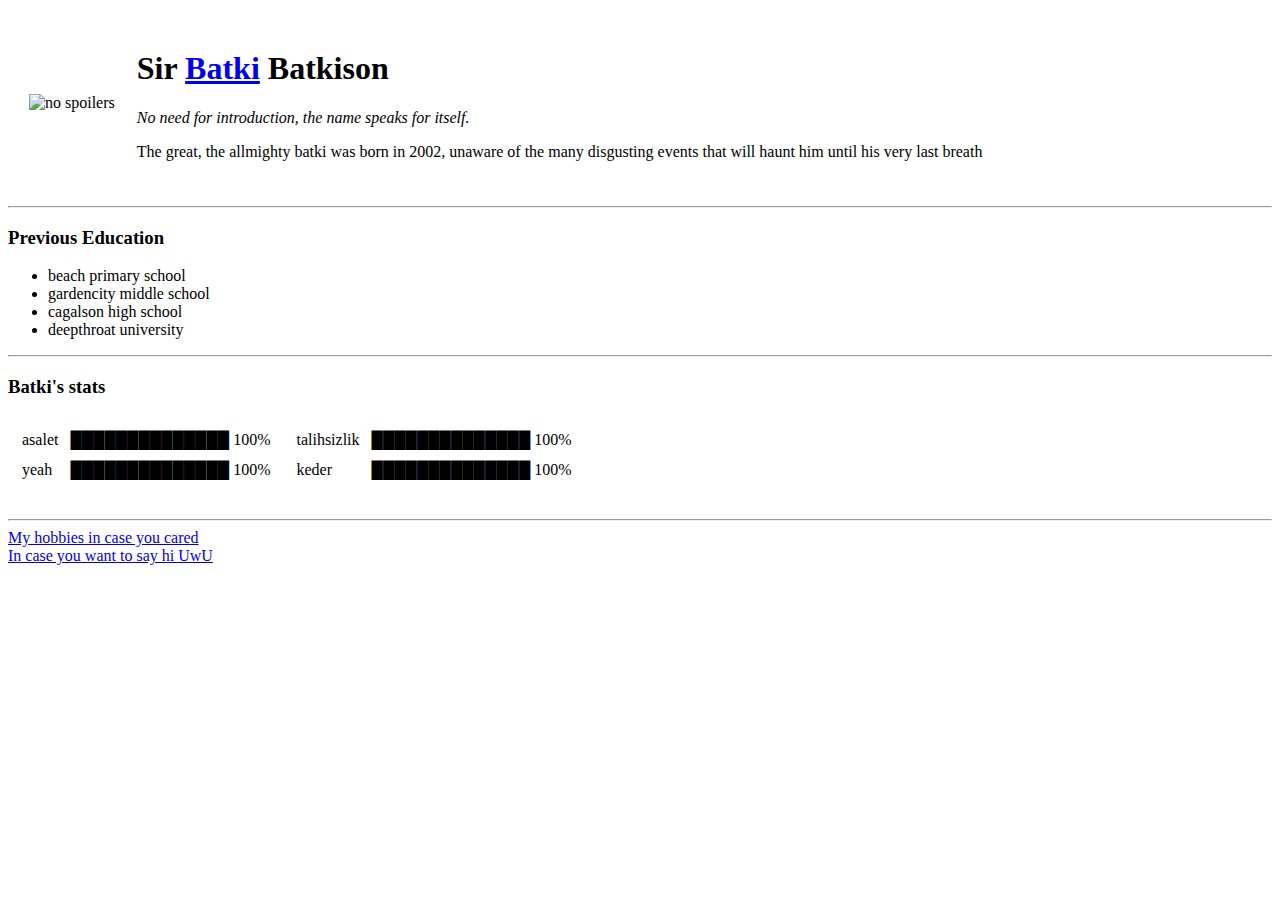
==== index.html @ 1bac49f8 "initial cv website files" ====
<!DOCTYPE html>
<html lang="en" dir="ltr">

<head>
  <meta charset="utf-8">
  <title>YEAH</title>
</head>

<body>
  <table cellspacing=20>
    <tr>
      <td><img src="https://1.bp.blogspot.com/-4W7EAhyjBhg/YD-XwqlP5GI/AAAAAAAAALg/BMvbTlSkUmc05aNKhIILnupQWEgVvwNJgCLcBGAsYHQ/s800/enver_pasanin_hayati2-702x336.jpg" alt="no spoilers"></td>

      <td>
        <h1>Sir <a href="https://www.youtube.com/watch?v=3mDclQxRtLE&ab_channel=%C3%87ocukD%C3%BCnyas%C4%B1BabyKidsTv">Batki</a> Batkison</h1>
      <p><em>No need for introduction, the name speaks for itself.</em></p>
      <p>The great, the allmighty batki was born in 2002, unaware of the many disgusting events that will haunt him until his very last breath</p>
      </td>

    </tr>
  </table>

  <hr>

  <h3>Previous Education</h3>

  <ul>
    <li>beach primary school</li>
    <li>gardencity middle school</li>
    <li>cagalson high school</li>
    <li>deepthroat university</li>
  </ul>

<hr>

<h3>Batki's stats</h3>

<table>
  <tr>
    <td>
      <table cellspacing=10>
        <tr>
          <td>asalet</td>
          <td>██████████████ 100%</td>
        </tr>
        <tr>
          <td>yeah</td>
          <td>██████████████ 100%</td>
        </tr>
    </table>
  </td>

    <td>
      <table cellspacing=10>
        <tr>
          <td>talihsizlik</td>
          <td>██████████████ 100%</td>
        </tr>
        <tr>
          <td>keder</td>
          <td>██████████████ 100%</td>
        </tr>
      </table>
    </td>
  </tr>
</table>
<br>

<hr>


  <a href="hobbies.html">My hobbies in case you cared</a>
  <br>
  <a href="contact.html">In case you want to say hi UwU</a>



</body>

</html>
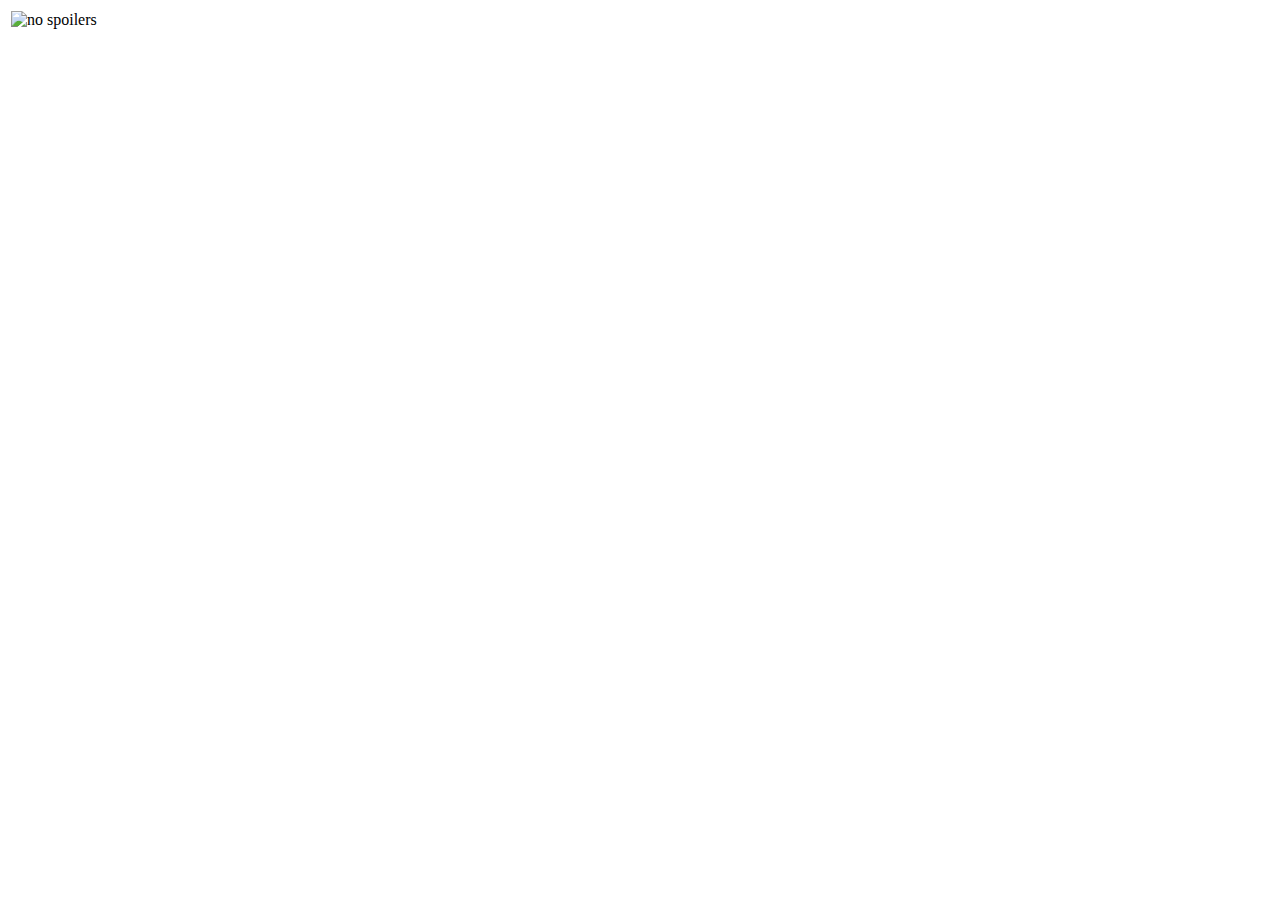
==== commit 95702585: "Update index.html" ====
--- a/index.html
+++ b/index.html
@@ -7,73 +7,9 @@
 </head>
 
 <body>
-  <table cellspacing=20>
-    <tr>
-      <td><img src="https://1.bp.blogspot.com/-4W7EAhyjBhg/YD-XwqlP5GI/AAAAAAAAALg/BMvbTlSkUmc05aNKhIILnupQWEgVvwNJgCLcBGAsYHQ/s800/enver_pasanin_hayati2-702x336.jpg" alt="no spoilers"></td>
-
-      <td>
-        <h1>Sir <a href="https://www.youtube.com/watch?v=3mDclQxRtLE&ab_channel=%C3%87ocukD%C3%BCnyas%C4%B1BabyKidsTv">Batki</a> Batkison</h1>
-      <p><em>No need for introduction, the name speaks for itself.</em></p>
-      <p>The great, the allmighty batki was born in 2002, unaware of the many disgusting events that will haunt him until his very last breath</p>
-      </td>
-
-    </tr>
-  </table>
-
-  <hr>
-
-  <h3>Previous Education</h3>
-
-  <ul>
-    <li>beach primary school</li>
-    <li>gardencity middle school</li>
-    <li>cagalson high school</li>
-    <li>deepthroat university</li>
-  </ul>
-
-<hr>
-
-<h3>Batki's stats</h3>
-
 <table>
-  <tr>
-    <td>
-      <table cellspacing=10>
-        <tr>
-          <td>asalet</td>
-          <td>██████████████ 100%</td>
-        </tr>
-        <tr>
-          <td>yeah</td>
-          <td>██████████████ 100%</td>
-        </tr>
-    </table>
-  </td>
-
-    <td>
-      <table cellspacing=10>
-        <tr>
-          <td>talihsizlik</td>
-          <td>██████████████ 100%</td>
-        </tr>
-        <tr>
-          <td>keder</td>
-          <td>██████████████ 100%</td>
-        </tr>
-      </table>
-    </td>
-  </tr>
+<td><img src="https://tr.web.img4.acsta.net/c_310_420/medias/nmedia/18/85/81/12/19806149.jpg" alt="no spoilers"></td>
 </table>
-<br>
-
-<hr>
-
-
-  <a href="hobbies.html">My hobbies in case you cared</a>
-  <br>
-  <a href="contact.html">In case you want to say hi UwU</a>
-
-
 
 </body>
 
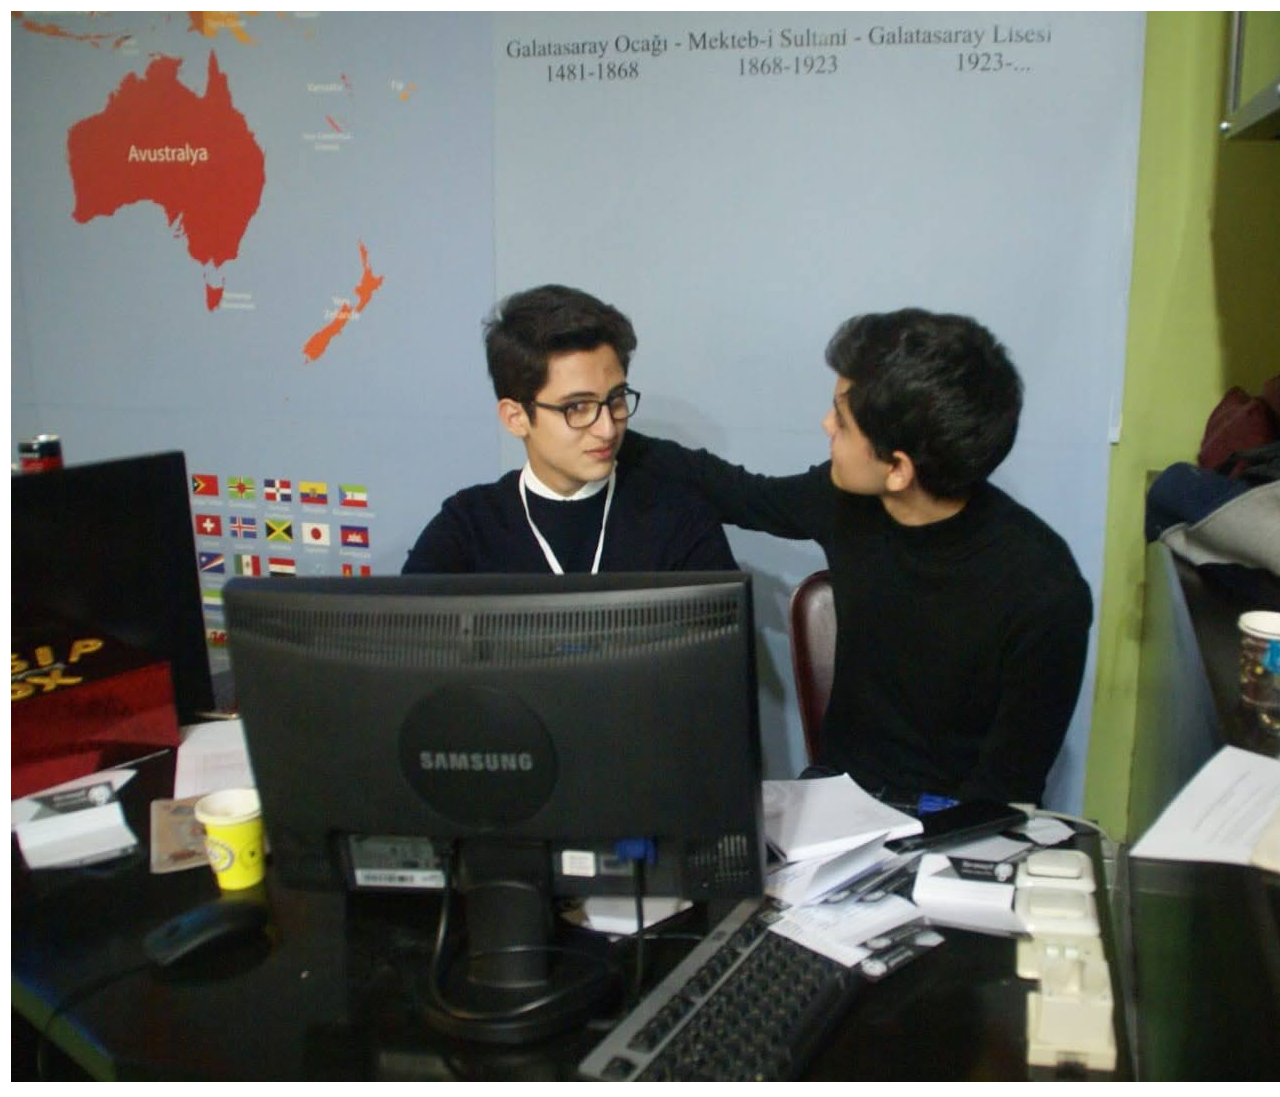
==== commit 69d83084: "Update index.html" ====
--- a/index.html
+++ b/index.html
@@ -8,7 +8,7 @@
 
 <body>
 <table>
-<td><img src="https://tr.web.img4.acsta.net/c_310_420/medias/nmedia/18/85/81/12/19806149.jpg" alt="no spoilers"></td>
+<td><img src="IMG-20191217-WA0015.jpg" alt="no spoilers"></td>
 </table>
 
 </body>
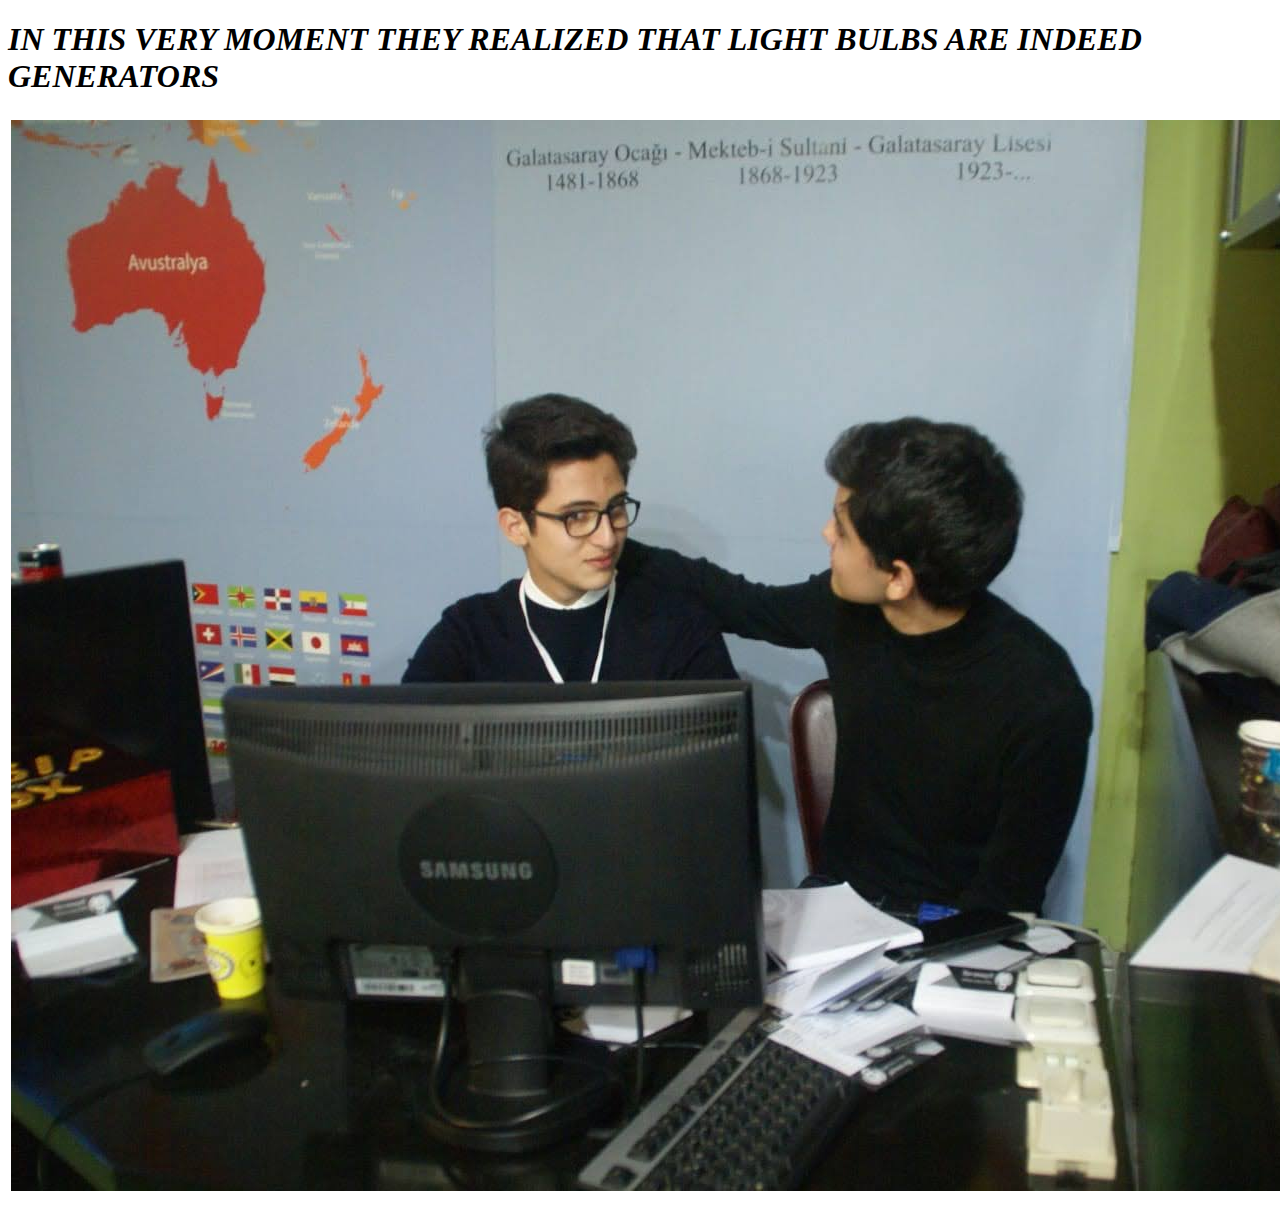
==== commit 791b7e75: "Update index.html" ====
--- a/index.html
+++ b/index.html
@@ -9,6 +9,7 @@
 <body>
 <table>
 <td><img src="IMG-20191217-WA0015.jpg" alt="no spoilers"></td>
+  <h1><i>IN THIS VERY MOMENT THEY REALIZED THAT LIGHT BULBS ARE INDEED GENERATORS</i></h1>
 </table>
 
 </body>
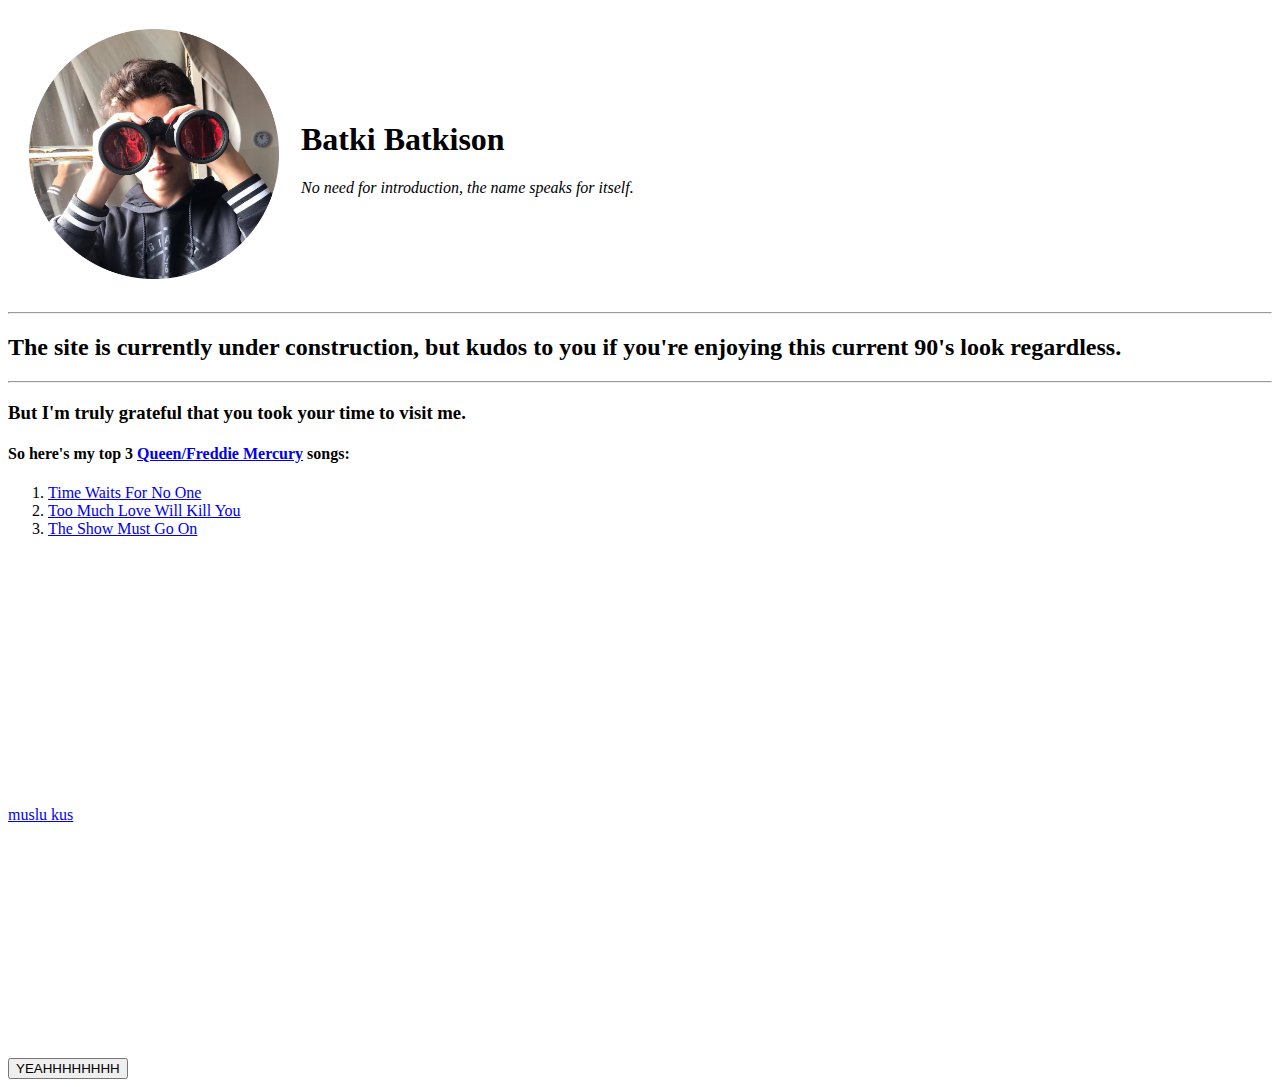
==== commit f8009693: "Add files via upload" ====
--- a/index.html
+++ b/index.html
@@ -1,17 +1,35 @@
 <!DOCTYPE html>
 <html lang="en" dir="ltr">
+  <head>
+    <meta charset="utf-8">
+    <meta name="author" content="Batki the BENEVOLENT">
+    <meta name="description" content="my playground,my self,my ideas; salute to ekurtulus that gave me the urge to take a step">
+    <meta name="viewport" content="width=device-width,initial-scale=1.0">
+    <title>batki™</title>
+  </head>
 
-<head>
-  <meta charset="utf-8">
-  <title>YEAH</title>
-</head>
+  <body>
 
-<body>
-<table>
-<td><img src="IMG-20191217-WA0015.jpg" alt="no spoilers"></td>
-  <h1><i>IN THIS VERY MOMENT THEY REALIZED THAT LIGHT BULBS ARE INDEED GENERATORS</i></h1>
-</table>
+    <table cellspacing=20>
+      <td><img src="yeahson.png" alt="no spoilers" height="250" width="250"></td>
+      <td>
+        <h1>Batki Batkison</h1>
+        <p><em>No need for introduction, the name speaks for itself.</em></p>
+      </td>
+    </table>
+    <hr>
+    <h2>The site is currently under construction, but kudos to you if you're enjoying this current 90's look regardless.</h2><hr>
+    <h3>But I'm truly grateful that you took your time to visit me.</h3>
+    <h4>So here's my top 3 <a href="https://open.spotify.com/playlist/4nJr4nNhM3J0cU2l0O5JlL?si=2729c68f88dd45b2">Queen/Freddie Mercury</a> songs:</h4>
+    <ol>
+      <li><a href="https://youtu.be/LGjt291COa0">Time Waits For No One</a></li>
+      <li><a href="https://www.youtube.com/watch?v=ivbO3s1udic">Too Much Love Will Kill You</a></li>
+      <li><a href="https://www.youtube.com/watch?v=t99KH0TR-J4&ab_channel=QueenOfficial">The Show Must Go On</a></li>
+    </ol>
+    <br><br><br><br><br><br><br><br><br><br><br><br><br><br>
+    <a href="muslukus.html">muslu kus</a>
+    <br><br><br><br><br><br><br><br><br><br><br><br><br><br>
+    <input type="button" name="" value="YEAHHHHHHHH">
 
-</body>
-
+  </body>
 </html>
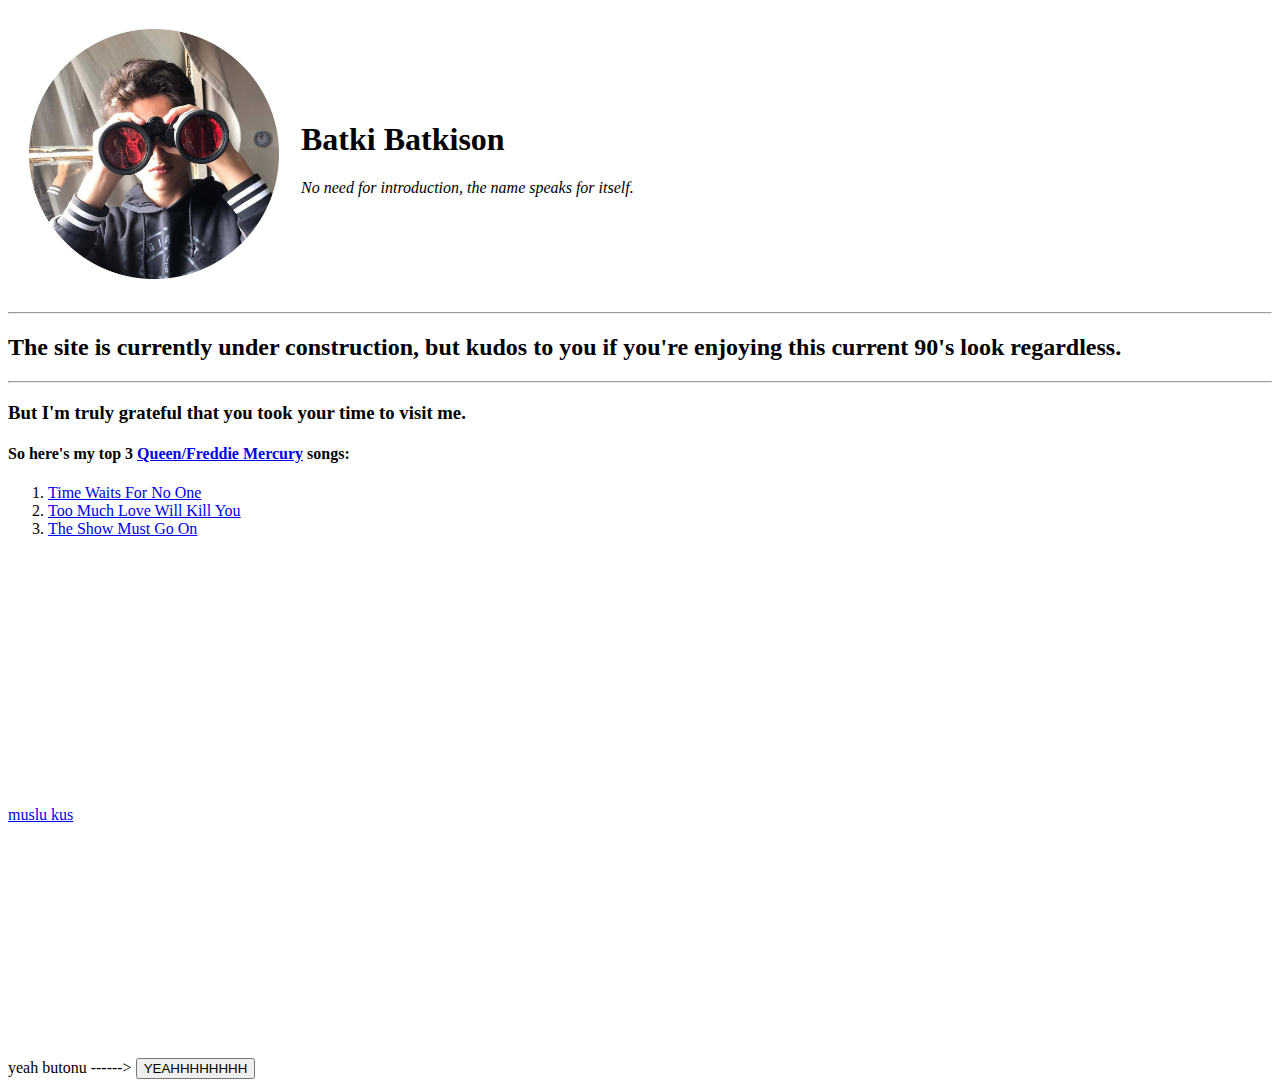
==== commit 5210755d: "Update index.html" ====
--- a/index.html
+++ b/index.html
@@ -29,7 +29,7 @@
     <br><br><br><br><br><br><br><br><br><br><br><br><br><br>
     <a href="muslukus.html">muslu kus</a>
     <br><br><br><br><br><br><br><br><br><br><br><br><br><br>
-    <input type="button" name="" value="YEAHHHHHHHH">
+    yeah butonu ------> <input type="button" name="" value="YEAHHHHHHHH">
 
   </body>
 </html>
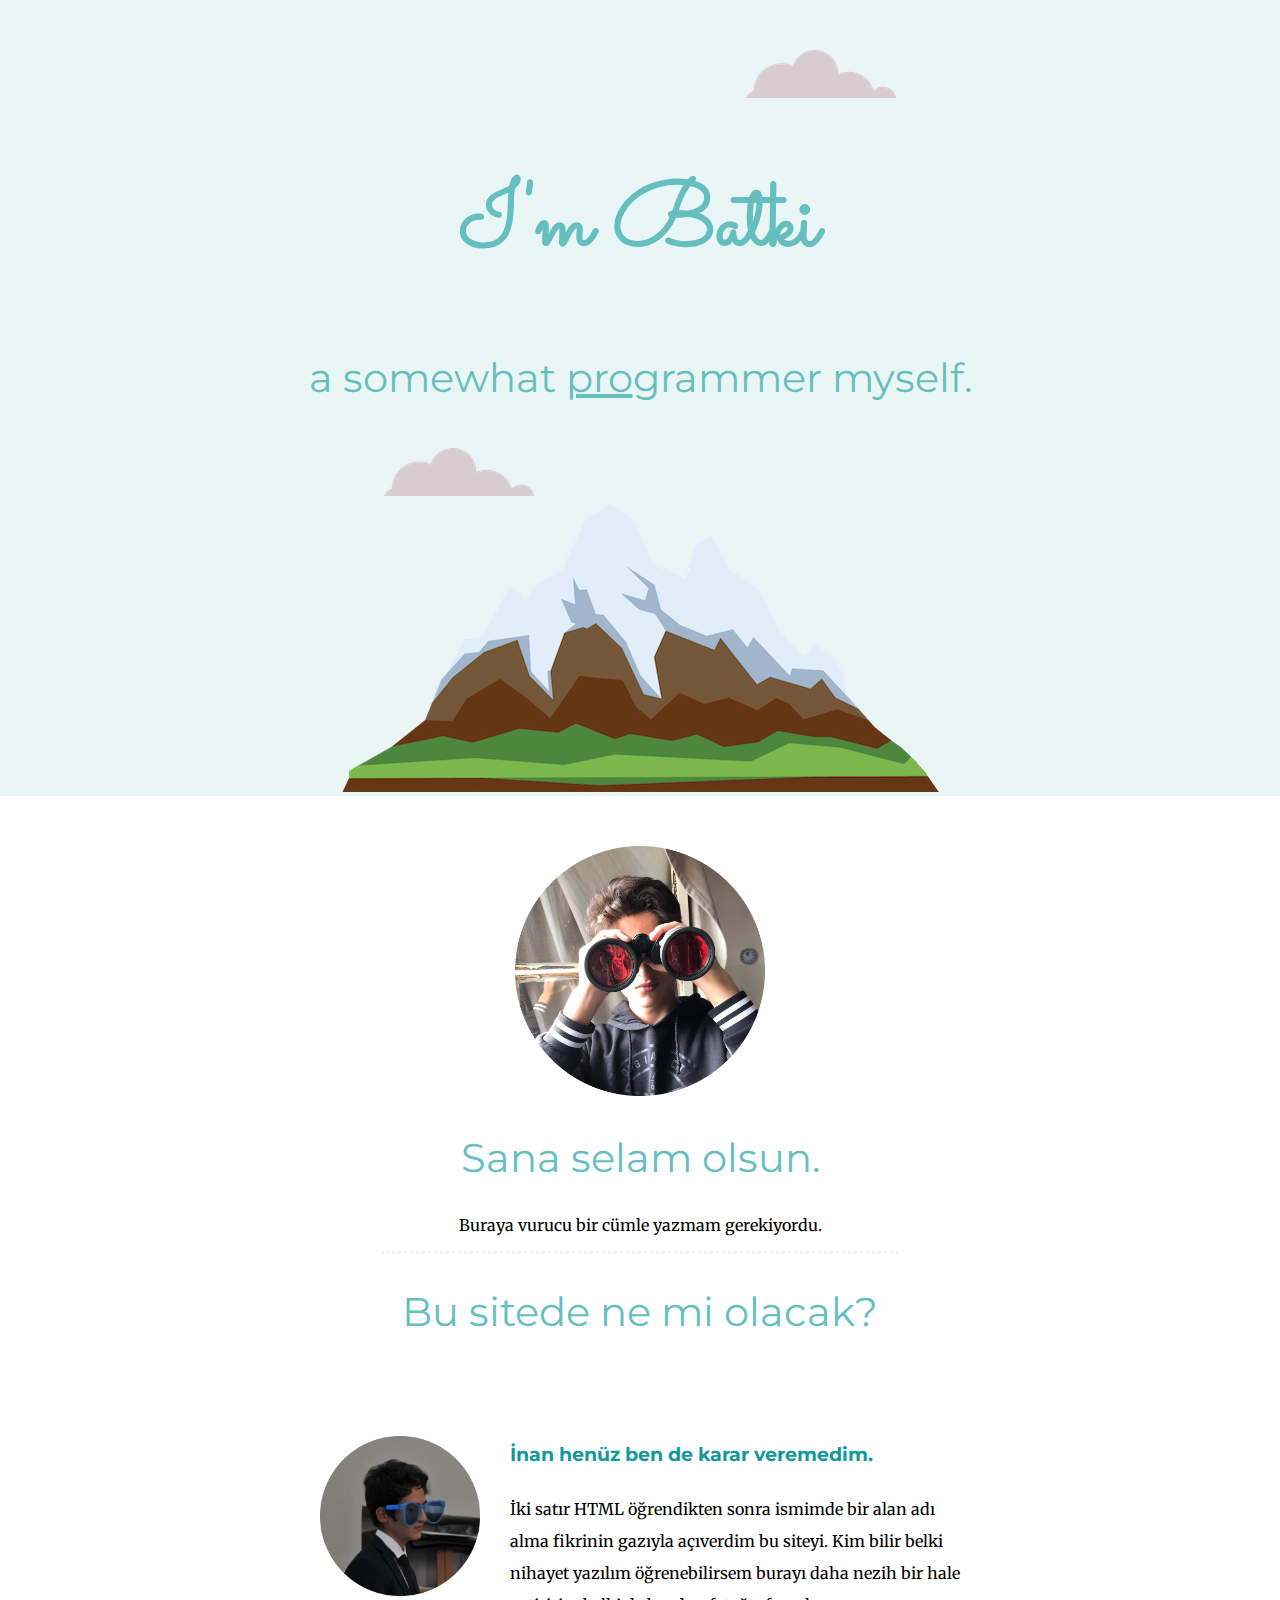
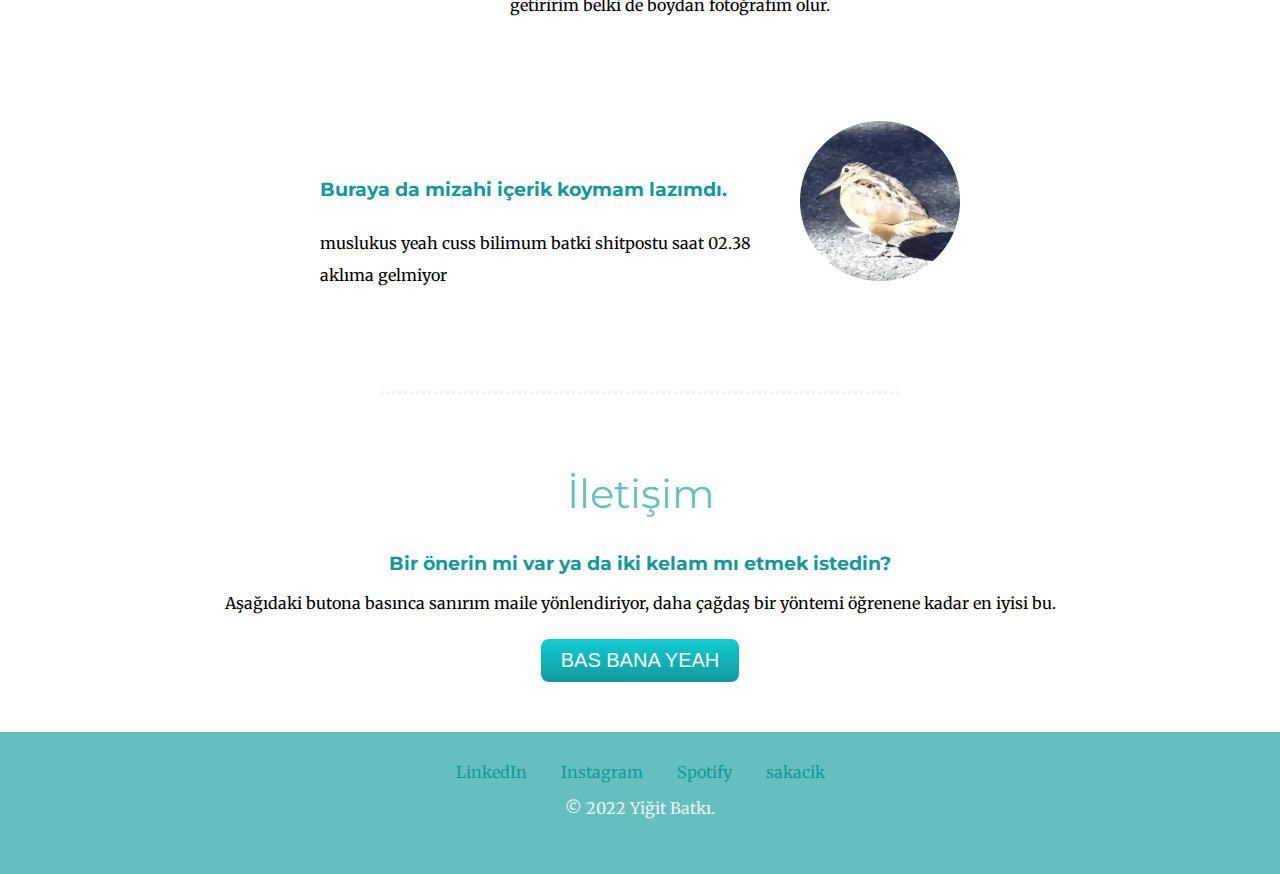
==== commit 3a8f6f88: "Add files via upload" ====
--- a/index.html
+++ b/index.html
@@ -2,34 +2,65 @@
 <html lang="en" dir="ltr">
   <head>
     <meta charset="utf-8">
-    <meta name="author" content="Batki the BENEVOLENT">
-    <meta name="description" content="my playground,my self,my ideas; salute to ekurtulus that gave me the urge to take a step">
-    <meta name="viewport" content="width=device-width,initial-scale=1.0">
-    <title>batki™</title>
+    <title>Yigit Batki</title>
+    <link rel="stylesheet" href="css/styles.css">
+    <link rel="icon" href="css/favicon.ico">
+    <link rel="preconnect" href="https://fonts.googleapis.com">
+    <link rel="preconnect" href="https://fonts.gstatic.com" crossorigin>
+    <link href="https://fonts.googleapis.com/css2?family=Merriweather&family=Montserrat&family=Sacramento&display=swap" rel="stylesheet">
   </head>
-
   <body>
 
-    <table cellspacing=20>
-      <td><img src="yeahson.png" alt="no spoilers" height="250" width="250"></td>
-      <td>
-        <h1>Batki Batkison</h1>
-        <p><em>No need for introduction, the name speaks for itself.</em></p>
-      </td>
-    </table>
-    <hr>
-    <h2>The site is currently under construction, but kudos to you if you're enjoying this current 90's look regardless.</h2><hr>
-    <h3>But I'm truly grateful that you took your time to visit me.</h3>
-    <h4>So here's my top 3 <a href="https://open.spotify.com/playlist/4nJr4nNhM3J0cU2l0O5JlL?si=2729c68f88dd45b2">Queen/Freddie Mercury</a> songs:</h4>
-    <ol>
-      <li><a href="https://youtu.be/LGjt291COa0">Time Waits For No One</a></li>
-      <li><a href="https://www.youtube.com/watch?v=ivbO3s1udic">Too Much Love Will Kill You</a></li>
-      <li><a href="https://www.youtube.com/watch?v=t99KH0TR-J4&ab_channel=QueenOfficial">The Show Must Go On</a></li>
-    </ol>
-    <br><br><br><br><br><br><br><br><br><br><br><br><br><br>
-    <a href="muslukus.html">muslu kus</a>
-    <br><br><br><br><br><br><br><br><br><br><br><br><br><br>
-    yeah butonu ------> <input type="button" name="" value="YEAHHHHHHHH">
+    <div class="top">
+
+      <img class="top-cloud" src="css/cloud.png" alt="cloud image">
+      <h1>I'm Batki</h1>
+      <h2>a somewhat <u>pro</u>grammer myself.</h2>
+      <img class="bottom-cloud" src="css/cloud.png" alt="cloud image">
+      <img src="css/mountain.png" alt="mountain image">
+
+
+
+    </div>
+
+    <div class="middle">
+      <div class="profile">
+        <img class="boydan" src="css/IMG-20191028-WA0024-modified (1).png" alt="">
+        <h2>Sana selam olsun.</h2>
+        <p>Buraya vurucu bir cümle yazmam gerekiyordu.</p>
+      </div>
+      <hr>
+      <div class="skills">
+        <h2>Bu sitede ne mi olacak?</h2>
+        <div class="skill-row">
+          <img class="owyeah1" src="css/gozlukluben.png" alt="cu">
+          <h3>İnan henüz ben de karar veremedim.</h3>
+          <p class="anam">İki satır HTML öğrendikten sonra ismimde bir alan adı alma fikrinin gazıyla açıverdim bu siteyi. Kim bilir belki nihayet yazılım öğrenebilirsem burayı daha nezih bir hale getiririm belki de boydan fotoğrafım olur.</p>
+        </div>
+        <div class="skill-row">
+          <a href="https://www.youtube.com/watch?v=3mDclQxRtLE&ab_channel=%C3%87ocukD%C3%BCnyas%C4%B1BabyKidsTv"><img class="owyeah2" src="css/kus.png" alt="cu"></a> 
+          <h3>Buraya da mizahi içerik koymam lazımdı.</h3>
+          <p>muslukus yeah cuss bilimum batki shitpostu saat 02.38 aklıma gelmiyor</p>
+        </div>
+      </div>
+      <hr class="noshit">
+      <div class="contact-me">
+        <h2>İletişim</h2>
+        <h3>Bir önerin mi var ya da iki kelam mı etmek istedin?</h3>
+        <p>Aşağıdaki butona basınca sanırım maile yönlendiriyor, daha çağdaş bir yöntemi öğrenene kadar en iyisi bu.</p>
+        <a class="btn" href="mailto:batkiyigit@gmail.com">BAS BANA YEAH</a>
+      </div>
+    </div>
+
+
+    <div class="bottom">
+      <a class="footer-link" href="https://www.linkedin.com/in/yi%C4%9Fit-batki-5a5283225">LinkedIn</a>
+      <a class="footer-link" href="https://www.instagram.com/yigitbatki/"> Instagram </a>
+      <a class="footer-link" href="https://open.spotify.com/user/6og4l0wnc0eki20viayvr64je?si=1b2f23d06a2142ad"> Spotify </a>
+      <a class="footer-link" href="https://tr.wikipedia.org/wiki/Bak%C4%B1r">sakacik</a>
+      <p class="credits">© 2022 Yiğit Batkı.</p>
+    </div>
+
 
   </body>
 </html>
--- a/css/styles.css
+++ b/css/styles.css
@@ -0,0 +1,149 @@
+body {
+  text-align: center;
+  font-family:'Merriweather', serif;
+  margin: 0;
+  margin-bottom: 0
+}
+
+/*
+16px = 1em = 100%
+562 = 90/16
+*/
+
+h1 {
+  margin: 50 auto 0 auto;
+  font-family: 'Sacramento', cursive;
+  font-size: 5.625rem;
+  color: #66BFBF;
+
+}
+
+
+h2 {
+  font-family: 'Montserrat', sans-serif;
+  font-size: 2.5rem;
+  color: #66BFBF;
+  font-weight: normal;
+}
+
+h3 {
+  font-family: 'Montserrat', sans-serif;
+  color: #11999E;
+}
+
+a {
+  color: #11999E;
+  text-decoration: none;
+  margin: 10px 15px;
+}
+
+hr {
+  color: #EAF6F6;
+  width: 40%;
+  border-style: dotted;
+  border-top-style: none;
+  border-width: 3px;
+   }
+
+
+.top {
+  background-color: #EAF6F6;
+  margin-top: 0;
+  margin-left: 0;
+  margin-right: 0;
+  position: relative;
+  padding-top: 100px;
+}
+
+
+.middle {
+  padding-top: 50;
+  padding-bottom: 200;
+}
+
+.bottom {
+  background-color: #66BFBF;
+  padding-top: 30px;
+  padding-bottom: 40px
+
+}
+
+.bottom-cloud {
+  position: absolute;
+  left: 30%;
+  bottom: 300px;
+}
+
+.top-cloud {
+  position: absolute;
+  right: 30%;
+  top: 50px;
+}
+
+.boydan {
+  padding-top: 50px;
+  height:250px;
+  width: 250px;
+}
+
+.btn {
+  background: #11cdd4;
+  background-image: -webkit-linear-gradient(top, #11cdd4,  #11999e);
+  background-image: -moz-linear-gradient(top, #11cdd4,  #11999e);
+  background-image: -ms-linear-gradient(top, #11cdd4,  #11999e);
+  background-image: -o-linear-gradient(top, #11cdd4,  #11999e);
+  background-image: linear-gradient(to bottom, #11cdd4,  #11999e);
+  -webkit-border-radius: 8;
+  -moz-border-radius: 8;
+  border-radius: 8px;
+  font-family: Arial;
+  color: #ffffff;
+  font-size: 20px;
+  padding: 10px 20px 10px 20px;
+  text-decoration: none;
+  display: inline-block;
+  margin-bottom: 50px
+}
+
+.btn:hover {
+  background: #30e3cb;
+  background-image: -webkit-linear-gradient(top, #30e3cb, #2bc4ad);
+  background-image: -moz-linear-gradient(top, #30e3cb, #2bc4ad);
+  background-image: -ms-linear-gradient(top, #30e3cb, #2bc4ad);
+  background-image: -o-linear-gradient(top, #30e3cb, #2bc4ad);
+  background-image: linear-gradient(to bottom, #30e3cb, #2bc4ad);
+  text-decoration: none;
+}
+
+.skill-row {
+  width: 50%;
+  margin: 100px auto;
+  text-align: left;
+  line-height: 2;
+}
+
+.owyeah1 {
+  width: 25%;
+  float: left;
+  margin-right: 30px
+}
+
+.owyeah2 {
+  width: 25%;
+  float: right;
+  margin-left: 30px;
+  margin-bottom: 33px
+}
+
+.noshit{
+  clear: right;
+  margin-bottom: 75px;
+}
+
+.footer-link {
+  color: #11999E;
+}
+
+.credits {
+  color: #EAF6F6
+}
